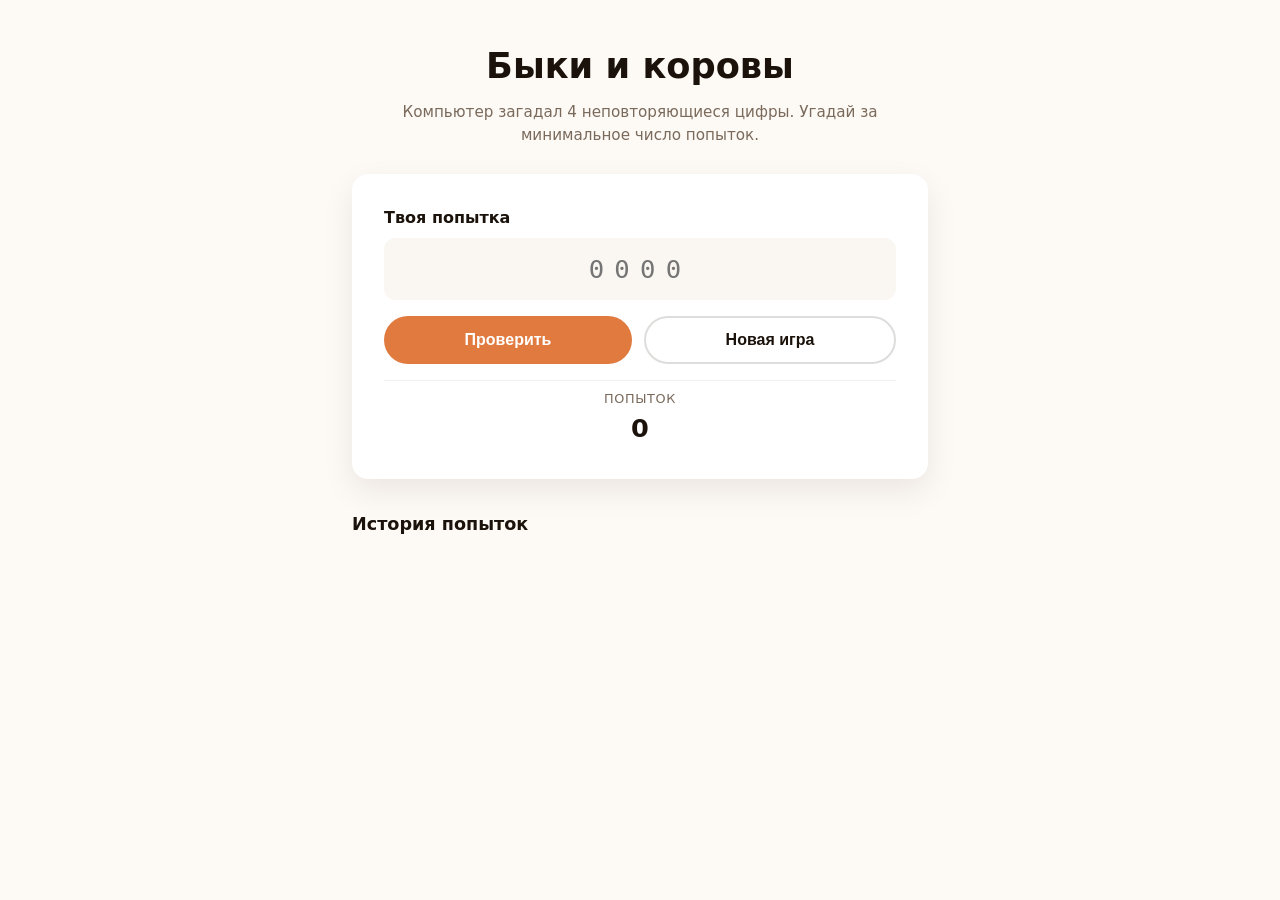
==== task3/index.html @ add110d1 "LAb #3" ====
<!DOCTYPE html>
<html lang="ru">
<head>
  <meta charset="utf-8">
  <meta name="viewport" content="width=device-width, initial-scale=1">
  <title>Быки и коровы</title>
  <link rel="stylesheet" href="style.css">
</head>
<body>

  <main class="game">
    <header class="game__header">
      <h1 class="game__title">Быки и коровы</h1>
      <p class="game__subtitle">
        Компьютер загадал 4 неповторяющиеся цифры.
        Угадай за минимальное число попыток.
      </p>
    </header>

    <section class="game__panel">
      <label class="field">
        <span class="field__label">Твоя попытка</span>
        <input
          type="text"
          id="guess-input"
          class="field__input"
          maxlength="4"
          inputmode="numeric"
          autocomplete="off"
          placeholder="0000">
      </label>

      <div class="game__buttons">
        <button type="button" id="check-btn" class="btn btn--primary">Проверить</button>
        <button type="button" id="new-btn" class="btn btn--ghost">Новая игра</button>
      </div>

      <p class="game__message" id="message"></p>

      <div class="stats">
        <div class="stats__item">
          <span class="stats__label">Попыток</span>
          <span class="stats__value" id="attempts">0</span>
        </div>
      </div>
    </section>

    <section class="history">
      <h2 class="history__title">История попыток</h2>
      <ul class="history__list" id="history"></ul>
    </section>
  </main>

  <script type="module" src="script.js"></script>
</body>
</html>
---- task3/style.css ----
*, *::before, *::after { box-sizing: border-box; }

:root {
  --bg: #fdf9f4;
  --surface: #fff;
  --dark: #1a120b;
  --text: #3a2d22;
  --muted: #7a6a5c;
  --primary: #e07a3f;
  --primary-dark: #c25f28;
  --success: #22a06b;
  --danger: #d64545;
  --peach: #ffe6d4;
  --radius: 16px;
  --t: 0.25s ease;
}

body {
  margin: 0;
  font-family: "Inter", system-ui, sans-serif;
  background: var(--bg);
  color: var(--text);
  line-height: 1.5;
}

.game {
  max-width: 640px;
  margin: 0 auto;
  padding: 24px 20px 60px;
}

.game__header { text-align: center; margin-bottom: 28px; }

.game__title {
  font-size: clamp(1.6rem, 4vw, 2.2rem);
  margin: 0 0 8px;
  color: var(--dark);
}

.game__subtitle {
  color: var(--muted);
  margin: 0;
  font-size: .95rem;
}

.game__panel {
  background: var(--surface);
  border-radius: var(--radius);
  padding: 24px;
  box-shadow: 0 12px 32px rgba(26,18,11,.08);
  display: flex;
  flex-direction: column;
  gap: 16px;
}

.field { display: flex; flex-direction: column; gap: 8px; }
.field__label { font-weight: 600; color: var(--dark); }

.field__input {
  width: 100%;
  min-height: 52px;
  padding: 14px 18px;
  font-size: 1.6rem;
  letter-spacing: .4em;
  text-align: center;
  color: var(--dark);
  background: #faf6f1;
  border: 2px solid transparent;
  border-radius: 12px;
  transition: border-color var(--t), background var(--t), box-shadow var(--t);
  font-family: ui-monospace, monospace;
}

.field__input:hover { background: #f5efe8; }

.field__input:focus {
  outline: none;
  background: #fff;
  border-color: var(--primary);
  box-shadow: 0 0 0 4px rgba(224,122,63,.15);
}

.field__input:disabled { opacity: .6; cursor: not-allowed; }

.game__buttons { display: flex; flex-wrap: wrap; gap: 12px; }

.btn {
  flex: 1;
  min-width: 140px;
  min-height: 48px;
  padding: 12px 24px;
  font-size: 1rem;
  font-weight: 600;
  border: none;
  border-radius: 100px;
  cursor: pointer;
  transition: transform var(--t), background var(--t), border-color var(--t);
}

.btn--primary { background: var(--primary); color: #fff; }
.btn--primary:hover { background: var(--primary-dark); transform: translateY(-2px); }

.btn--ghost {
  background: transparent;
  color: var(--dark);
  border: 2px solid rgba(26,18,11,.14);
}
.btn--ghost:hover { border-color: var(--dark); transform: translateY(-2px); }

.btn:disabled { opacity: .5; cursor: not-allowed; transform: none !important; }

.game__message {
  margin: 0;
  padding: 12px 16px;
  border-radius: 12px;
  font-weight: 500;
  display: none;
}
.game__message:not(:empty) { display: block; }
.game__message--error   { background: #fde8e8; color: var(--danger); }
.game__message--success { background: #e5f6ec; color: var(--success); }
.game__message--info    { background: var(--peach); color: var(--primary-dark); }

.stats {
  display: flex;
  justify-content: center;
  padding-top: 8px;
  border-top: 1px solid rgba(26,18,11,.06);
}

.stats__item { display: flex; flex-direction: column; align-items: center; }
.stats__label {
  font-size: .8rem;
  color: var(--muted);
  text-transform: uppercase;
  letter-spacing: .05em;
}
.stats__value {
  font-size: 1.6rem;
  font-weight: 700;
  color: var(--dark);
}

.history { margin-top: 32px; }
.history__title { font-size: 1.1rem; margin: 0 0 12px; color: var(--dark); }
.history__list {
  list-style: none;
  margin: 0;
  padding: 0;
  display: flex;
  flex-direction: column;
  gap: 8px;
}

.history__item {
  display: flex;
  justify-content: space-between;
  align-items: center;
  gap: 12px;
  padding: 12px 16px;
  background: var(--surface);
  border-radius: 12px;
  box-shadow: 0 2px 8px rgba(26,18,11,.05);
  animation: fade-in .3s ease;
}

.history__guess {
  font-family: ui-monospace, monospace;
  font-size: 1.1rem;
  font-weight: 700;
  letter-spacing: .3em;
  color: var(--dark);
}

.history__result { font-size: .95rem; color: var(--muted); }
.history__result strong { color: var(--dark); }

@keyframes fade-in {
  from { opacity: 0; transform: translateY(-4px); }
  to   { opacity: 1; transform: translateY(0); }
}

@media (min-width: 600px) {
  .game { padding: 40px 32px 80px; }
  .game__panel { padding: 32px; }
}
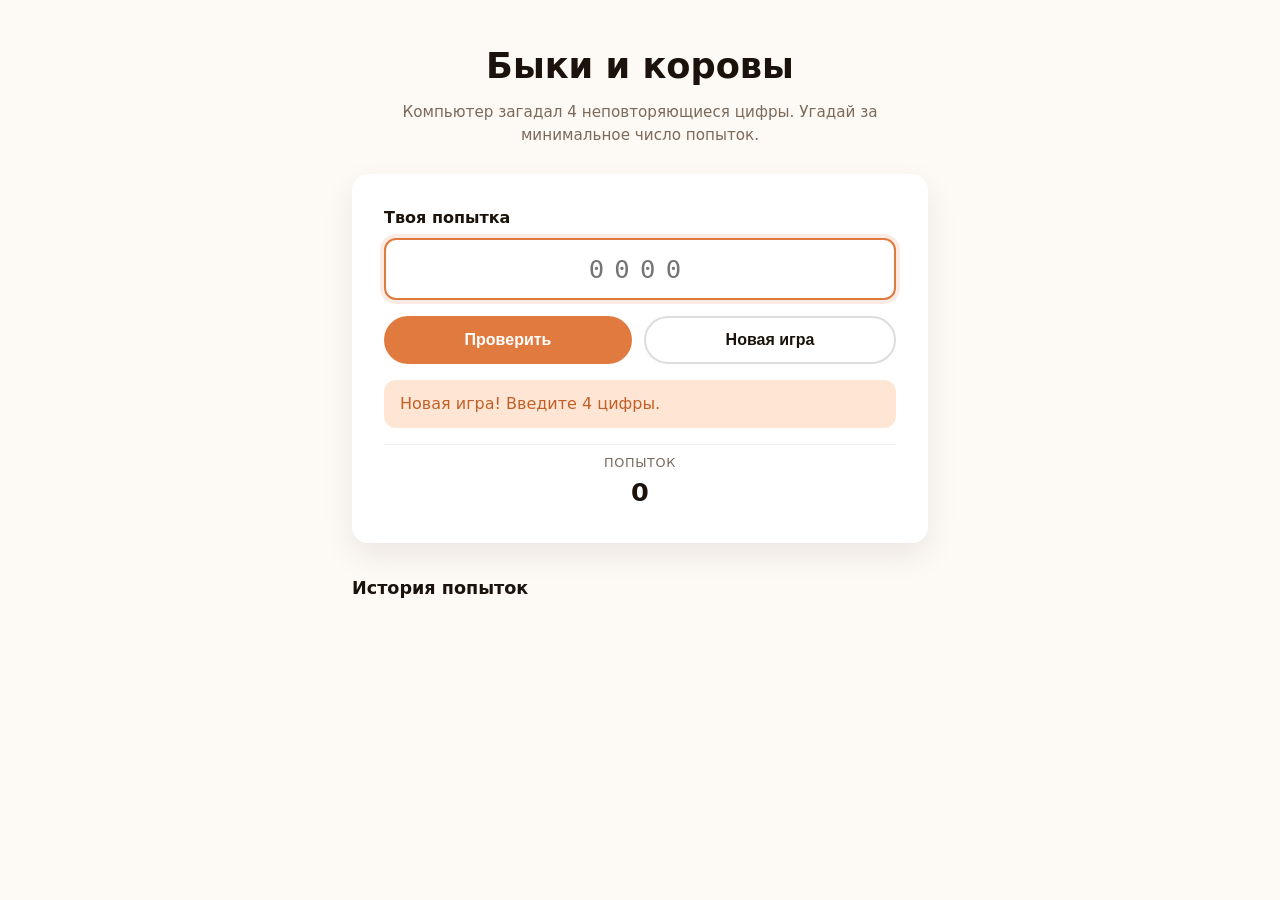
==== commit 13b0a6d8: "task3" ====
--- a/task3/index.html
+++ b/task3/index.html
@@ -51,6 +51,6 @@
     </section>
   </main>
 
-  <script type="module" src="script.js"></script>
+  <script src="script.js"></script>
 </body>
 </html>
